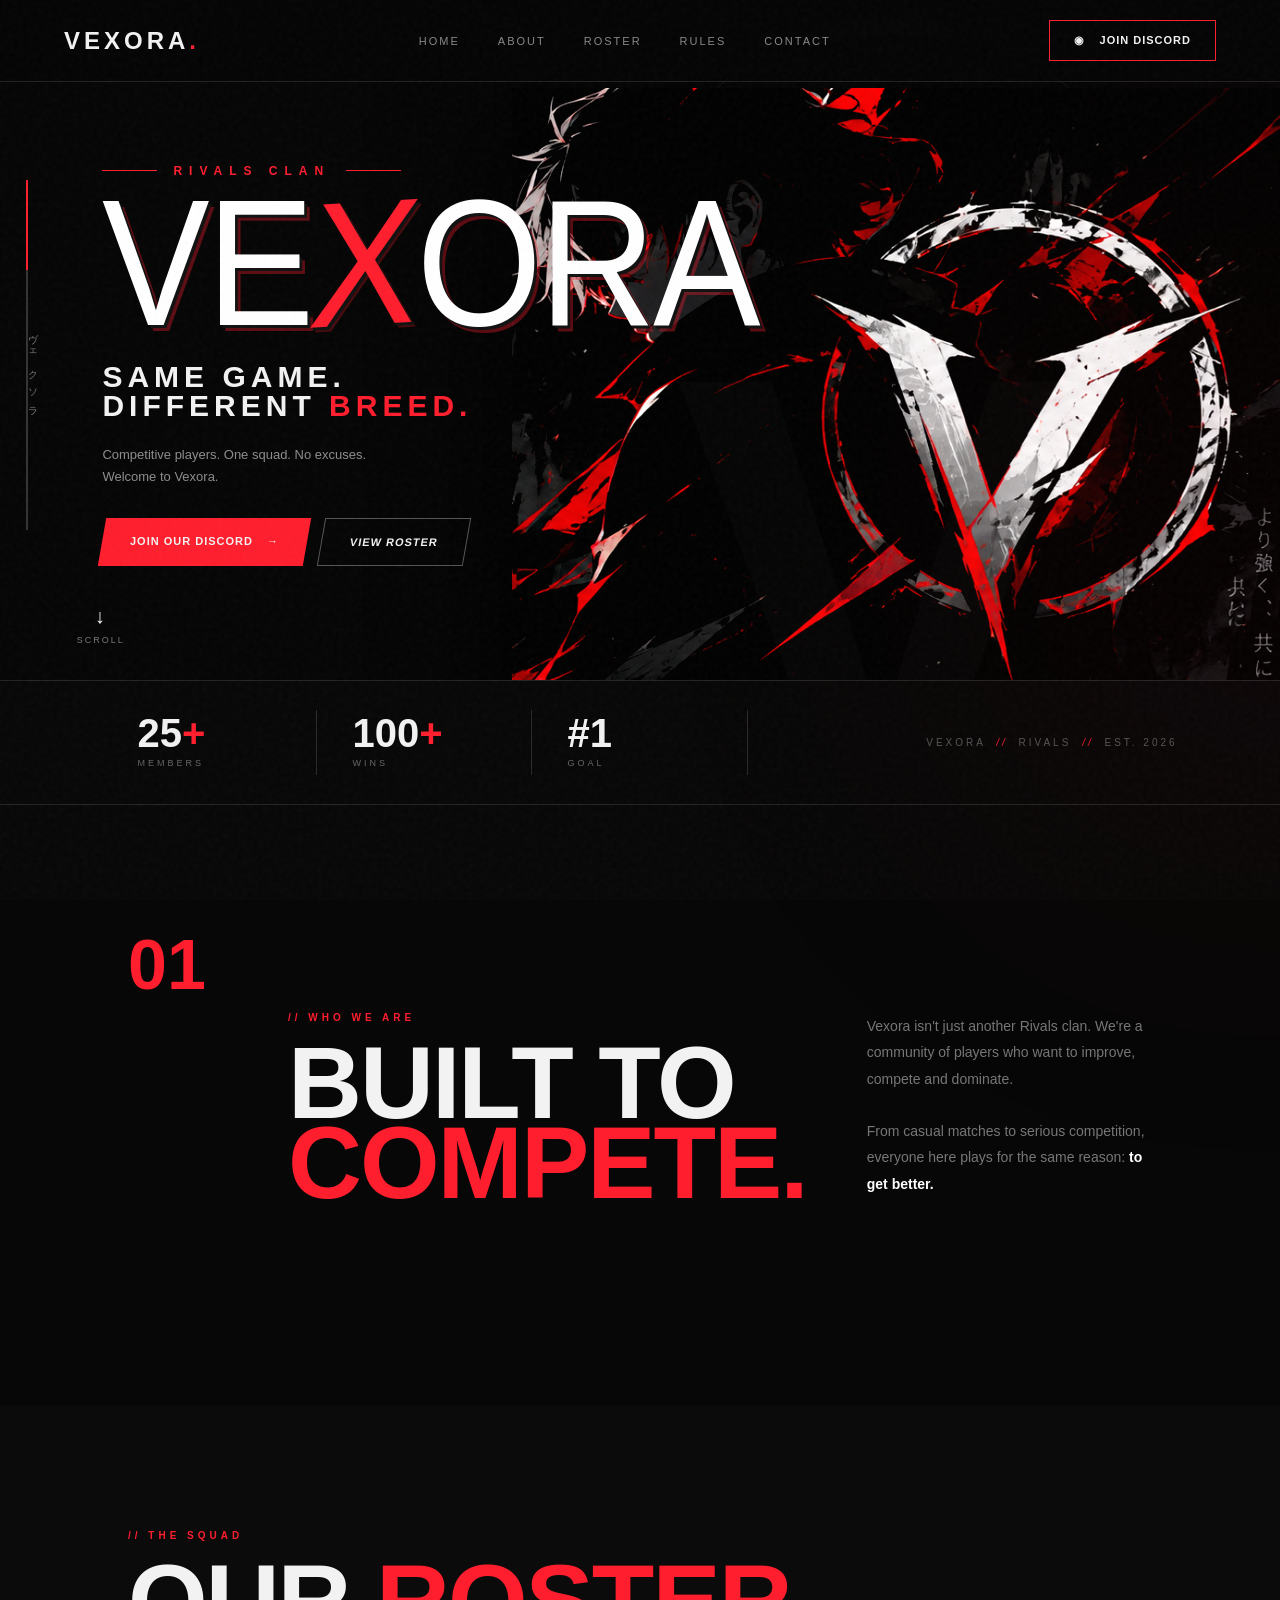
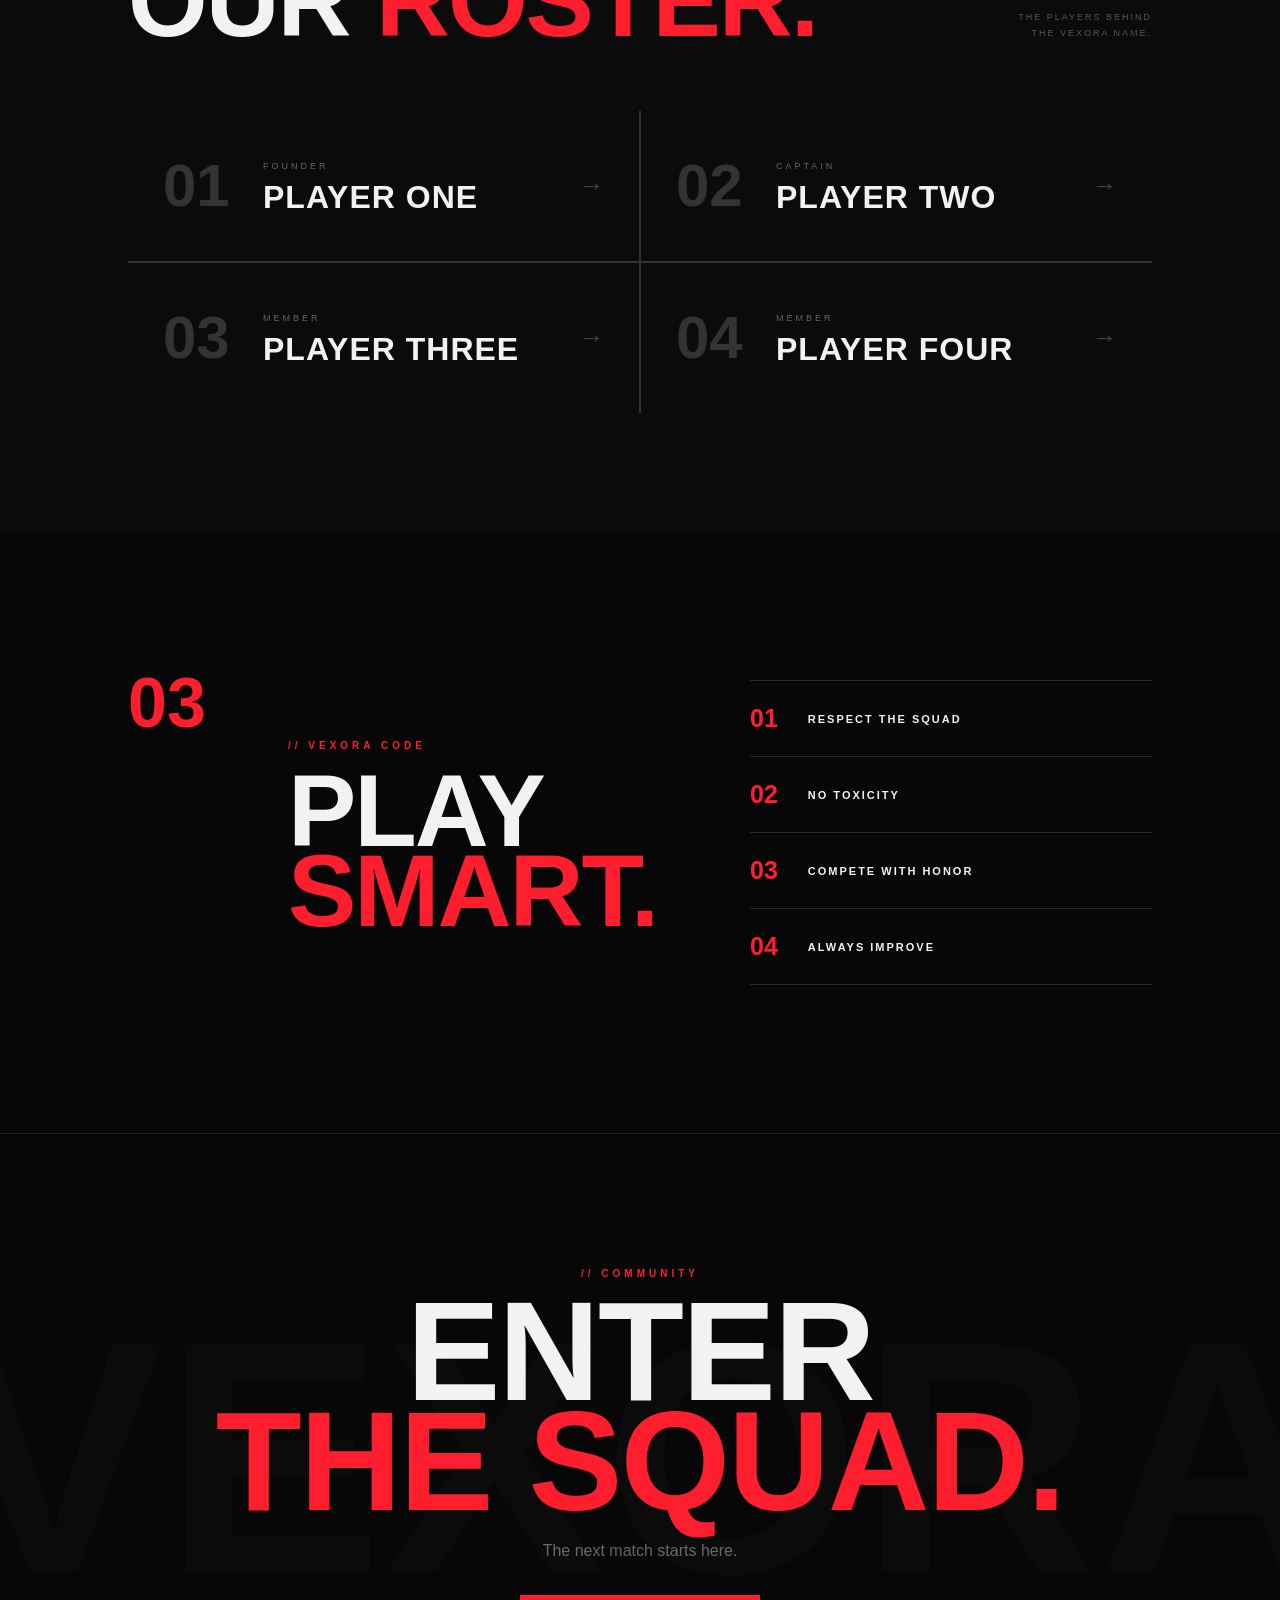
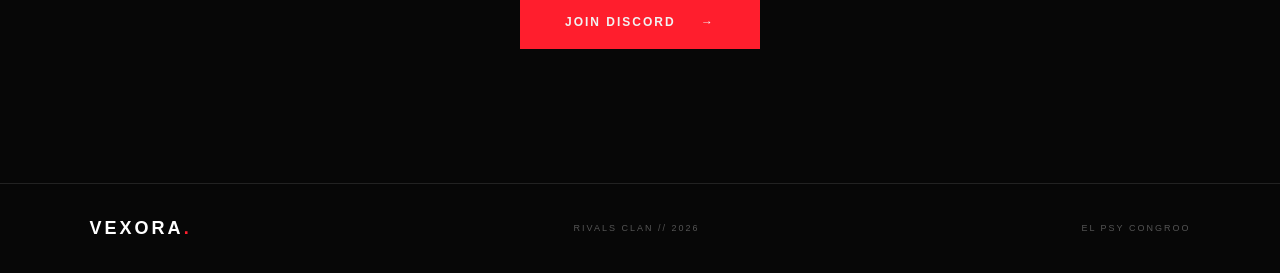
==== index.html @ 2a150452 "Rename vexora.html to index.html" ====
<!DOCTYPE html>
<html lang="en">

<head>
    <meta charset="UTF-8">
    <meta name="viewport" content="width=device-width, initial-scale=1.0">

    <title>VEXORA // RIVALS</title>

    <link rel="preconnect" href="https://fonts.googleapis.com">
    <link rel="preconnect" href="https://fonts.gstatic.com" crossorigin>

    <link
        href="@import url('https://fonts.googleapis.com/css2?family=Anton&family=Inter:wght@400;500;600;700;800&display=swap');"
        rel="stylesheet">

    <link rel="stylesheet" href="vexora.css">
</head>

<body>

    <!-- BACKGROUND EFFECTS -->

    <div class="noise"></div>
    <div class="red-glow"></div>

    <!-- NAVBAR -->

    <header class="navbar">

        <a href="#" class="brand">
            VEXORA<span>.</span>
        </a>

        <nav>
            <a href="#home" class="active">HOME</a>
            <a href="#about">ABOUT</a>
            <a href="#roster">ROSTER</a>
            <a href="#rules">RULES</a>
            <a href="#contact">CONTACT</a>
        </nav>

        <a href="YOUR_DISCORD_INVITE" class="discord-top">
            <span>◉</span>
            JOIN DISCORD
        </a>

    </header>


    <!-- HERO -->

    <main id="home">

        <section class="hero">

            <!-- LEFT DECORATION -->

            <div class="side-text">
                ヴェクソラ
            </div>

            <div class="hero-lines">
                <span></span>
                <span></span>
            </div>


            <!-- MAIN CONTENT -->

            <div class="hero-content">

                <div class="eyebrow">
                    <span></span>
                    RIVALS CLAN
                    <span></span>
                </div>

                <h1 class="glitch">
    VE<span>X</span>ORA
</h1>

                <div class="slogan">
                    SAME GAME.
                    <br>
                    DIFFERENT <strong>BREED.</strong>
                </div>

                <p class="hero-description">
                    Competitive players. One squad.
                    No excuses.
                    <br>
                    Welcome to Vexora.
                </p>

                <div class="hero-buttons">

                    <a href="YOUR_DISCORD_INVITE" class="primary-btn">
                        <span>JOIN OUR DISCORD</span>
                        <b>→</b>
                    </a>

                    <a href="#roster" class="secondary-btn">
                        VIEW ROSTER
                    </a>

                </div>

            </div>


            <!-- ANIME CHARACTER -->

            <div class="character">

                <div class="character-ring"></div>

                <img src="anime.png" alt="Vexora artwork">

                <div class="character-shadow"></div>

            </div>


            <!-- GIANT V -->

            <div class="giant-v">
                V
            </div>


            <!-- SCROLL -->

            <div class="scroll">

                <span class="arrow">↓</span>

                <span>SCROLL</span>

            </div>

        </section>


        <!-- STATS -->

        <section class="stats">

            <div class="stat">

                <strong>25<span>+</span></strong>
                <small>MEMBERS</small>

            </div>

            <div class="stat">

                <strong>100<span>+</span></strong>
                <small>WINS</small>

            </div>

            <div class="stat">

                <strong>#1</strong>
                <small>GOAL</small>

            </div>

            <div class="est">

                VEXORA
                <i>//</i>
                RIVALS
                <i>//</i>
                EST. 2026

            </div>

        </section>


        <!-- ABOUT -->

        <section id="about" class="about">

            <div class="section-number">
                01
            </div>

            <div class="section-heading">

                <span>// WHO WE ARE</span>

                <h2>
                    BUILT TO
                    <br>
                    <em>COMPETE.</em>
                </h2>

            </div>

            <div class="about-text">

                <p>
                    Vexora isn't just another Rivals clan.
                    We're a community of players who want to
                    improve, compete and dominate.
                </p>

                <p>
                    From casual matches to serious competition,
                    everyone here plays for the same reason:
                    <strong>to get better.</strong>
                </p>

            </div>

        </section>


        <!-- ROSTER -->

        <section id="roster" class="roster">

            <div class="roster-header">

                <div>
                    <span>// THE SQUAD</span>

                    <h2>
                        OUR
                        <em>ROSTER.</em>
                    </h2>
                </div>

                <p>
                    THE PLAYERS BEHIND<br>
                    THE VEXORA NAME.
                </p>

            </div>


            <div class="players">

                <article class="player">

                    <div class="player-number">
                        01
                    </div>

                    <div class="player-info">

                        <span>FOUNDER</span>

                        <h3>
                            PLAYER ONE
                        </h3>

                    </div>

                    <div class="player-arrow">
                        →
                    </div>

                </article>


                <article class="player">

                    <div class="player-number">
                        02
                    </div>

                    <div class="player-info">

                        <span>CAPTAIN</span>

                        <h3>
                            PLAYER TWO
                        </h3>

                    </div>

                    <div class="player-arrow">
                        →
                    </div>

                </article>


                <article class="player">

                    <div class="player-number">
                        03
                    </div>

                    <div class="player-info">

                        <span>MEMBER</span>

                        <h3>
                            PLAYER THREE
                        </h3>

                    </div>

                    <div class="player-arrow">
                        →
                    </div>

                </article>


                <article class="player">

                    <div class="player-number">
                        04
                    </div>

                    <div class="player-info">

                        <span>MEMBER</span>

                        <h3>
                            PLAYER FOUR
                        </h3>

                    </div>

                    <div class="player-arrow">
                        →
                    </div>

                </article>

            </div>

        </section>


        <!-- RULES -->

        <section id="rules" class="rules">

            <div class="section-number">
                03
            </div>

            <div>

                <span>// VEXORA CODE</span>

                <h2>
                    PLAY
                    <br>
                    <em>SMART.</em>
                </h2>

            </div>

            <div class="rule-list">

                <div>
                    <b>01</b>
                    <span>RESPECT THE SQUAD</span>
                </div>

                <div>
                    <b>02</b>
                    <span>NO TOXICITY</span>
                </div>

                <div>
                    <b>03</b>
                    <span>COMPETE WITH HONOR</span>
                </div>

                <div>
                    <b>04</b>
                    <span>ALWAYS IMPROVE</span>
                </div>

            </div>

        </section>


        <!-- DISCORD -->

        <section id="contact" class="discord">

            <div class="discord-bg">
                VEXORA
            </div>

            <span>// COMMUNITY</span>

            <h2>
                ENTER
                <br>
                <em>THE SQUAD.</em>
            </h2>

            <p>
                The next match starts here.
            </p>

            <a href="YOUR_DISCORD_INVITE" class="discord-big">
                <span>JOIN DISCORD</span>
                <b>→</b>
            </a>

        </section>

    </main>


    <!-- FOOTER -->

    <footer>

        <div class="footer-logo">
            VEXORA<span>.</span>
        </div>

        <div>
            RIVALS CLAN // 2026
        </div>

        <div>
            EL PSY CONGROO
        </div>

    </footer>


    <script src="script.js"></script>

</body>

</html>
---- vexora.css ----
* {
    margin: 0;
    padding: 0;
    box-sizing: border-box;
}

:root {
    --red: #ff1e2d;
    --white: #f2f2f2;
    --gray: #8a8a8a;
    --dark: #070707;
    --panel: #0c0c0c;
    --border: #242424;
}

html {
    scroll-behavior: smooth;
}

body {
    background: var(--dark);
    color: var(--white);
    font-family: "Inter", sans-serif;
    overflow-x: hidden;
}

a {
    color: inherit;
    text-decoration: none;
}


/* =================================
   GLOBAL
================================= */

.noise {
    position: fixed;
    inset: 0;

    pointer-events: none;

    opacity: .035;

    z-index: 100;

    background-image:
        url("data:image/svg+xml,%3Csvg viewBox='0 0 200 200' xmlns='http://www.w3.org/2000/svg'%3E%3Cfilter id='n'%3E%3CfeTurbulence type='fractalNoise' baseFrequency='.9' numOctaves='4' stitchTiles='stitch'/%3E%3C/filter%3E%3Crect width='100%25' height='100%25' filter='url(%23n)'/%3E%3C/svg%3E");
}

.red-glow {
    position: fixed;

    width: 500px;
    height: 500px;

    background: var(--red);

    filter: blur(220px);

    opacity: .06;

    right: -250px;
    top: 300px;

    pointer-events: none;
}


/* =================================
   NAVBAR
================================= */

.navbar {
    position: fixed;

    width: 100%;
    height: 82px;

    top: 0;
    left: 0;

    z-index: 50;

    display: flex;
    align-items: center;
    justify-content: space-between;

    padding: 0 5%;

    background: rgba(5, 5, 5, .82);

    backdrop-filter: blur(12px);

    border-bottom: 1px solid #222;
}

.brand {
    font-size: 24px;
    font-weight: 900;
    letter-spacing: 4px;
}

.brand span,
.footer-logo span {
    color: var(--red);
}

.navbar nav {
    display: flex;
    gap: 38px;
}

.navbar nav a {
    font-size: 11px;
    letter-spacing: 2px;
    color: #888;

    transition: .3s;
}

.navbar nav a:hover,
.navbar nav .active {
    color: white;
}

.navbar nav .active {
    position: relative;
}

.navbar nav .active::after {
    content: "";

    position: absolute;

    width: 100%;
    height: 2px;

    background: var(--red);

    left: 0;
    bottom: -13px;
}

.discord-top {
    border: 1px solid var(--red);

    padding: 13px 24px;

    font-size: 11px;
    font-weight: 800;
    letter-spacing: 1px;

    transition: .3s;
}

.discord-top span {
    margin-right: 10px;
}

.discord-top:hover {
    background: var(--red);
}


/* =================================
   HERO
================================= */

.hero {
    min-height: 680px;

    position: relative;

    overflow: hidden;

    display: flex;
    align-items: center;

    padding: 130px 8% 80px;
}

.hero::before {
    content: "";

    position: absolute;

    inset: 0;

    background:
        linear-gradient(
            90deg,
            #050505 0%,
            #050505 38%,
            rgba(5,5,5,.7) 58%,
            rgba(5,5,5,.1) 100%
        );

    z-index: -2;
}


/* anime */

.character {
    position: absolute;

    right: -2%;
    bottom: -60px;

    width: 62%;
    height: 780px;

    z-index: -1;

    display: flex;
    justify-content: center;
    align-items: flex-end;
}

.character img {
    height: 100%;
    width: 100%;

    object-fit: contain;
    object-position: center bottom;

    filter:
        contrast(1.15)
        drop-shadow(-30px 20px 50px rgba(0,0,0,.8));
}

.character-shadow {
    position: absolute;

    bottom: 0;

    width: 90%;
    height: 150px;

    background: #050505;

    filter: blur(30px);

    z-index: -1;
}


/* ring */

.character-ring {
    position: absolute;

    width: 540px;
    height: 540px;

    border: 1px solid rgba(255,255,255,.1);

    border-radius: 50%;

    right: 18%;
    top: 8%;
}


/* hero content */

.hero-content {
    position: relative;

    z-index: 5;

    max-width: 760px;
}

.eyebrow {
    display: flex;
    align-items: center;
    gap: 16px;

    color: var(--red);

    font-size: 12px;

    letter-spacing: 7px;
    font-weight: 700;

    margin-bottom: 14px;
}

.eyebrow span {
    width: 55px;
    height: 1px;

    background: var(--red);
}

.hero h1 {
    font-family: "Anton", sans-serif;

    font-size: clamp(100px, 14vw, 205px);

    line-height: .8;

    letter-spacing: -3px;

    font-weight: 400;

    color: white;

    position: relative;

    transform: scaleX(0.9);

    transform-origin: left;

    text-shadow:
        3px 3px 0 #111,
        6px 6px 0 rgba(255, 30, 45, 0.35);
}

.hero h1 span {
    color: #ff1e2d;

    display: inline-block;

    transform: skew(-8deg) rotate(-3deg);

    text-shadow:
        3px 3px 0 #111,
        5px 5px 0 rgba(255, 30, 45, .25);
}



.slogan {
    margin-top: 28px;

    font-family: "Barlow Condensed", sans-serif;

    font-size: 30px;

    line-height: .95;

    letter-spacing: 5px;

    font-weight: 600;
}

.slogan strong {
    color: var(--red);
}

.hero-description {
    color: #8d8d8d;

    max-width: 450px;

    line-height: 1.7;

    font-size: 13px;

    margin-top: 24px;
}

.hero-buttons {
    display: flex;

    gap: 14px;

    margin-top: 30px;
}

.primary-btn,
.secondary-btn {
    padding: 17px 28px;

    font-size: 11px;

    font-weight: 800;

    letter-spacing: 1px;

    transform: skew(-10deg);

    transition: .3s;
}

.primary-btn {
    background: var(--red);

    min-width: 205px;

    display: flex;

    justify-content: space-between;
}

.primary-btn span,
.primary-btn b {
    transform: skew(10deg);
}

.primary-btn:hover {
    background: white;
    color: black;
    transform: skew(-10deg) translateY(-4px);
}

.secondary-btn {
    border: 1px solid #555;
}

.secondary-btn:hover {
    border-color: white;

    background: rgba(255,255,255,.06);
}


/* giant V */

.giant-v {
    position: absolute;

    right: 15%;
    bottom: -130px;

    font-family: "Barlow Condensed", sans-serif;

    font-size: 620px;

    font-weight: 900;

    color: rgba(255,255,255,.018);

    line-height: .7;

    pointer-events: none;
}


/* side */

.side-text {
    position: absolute;

    left: 25px;
    top: 48%;

    writing-mode: vertical-rl;

    color: #777;

    font-size: 10px;

    letter-spacing: 7px;
}

.hero-lines {
    position: absolute;

    left: 26px;
    top: 180px;

    width: 2px;
    height: 350px;

    background: #333;
}

.hero-lines span:first-child {
    position: absolute;

    width: 2px;
    height: 90px;

    background: var(--red);

    top: 0;
}


/* scroll */

.scroll {
    position: absolute;

    left: 6%;

    bottom: 35px;

    display: flex;

    flex-direction: column;

    align-items: center;

    gap: 7px;

    color: #777;

    font-size: 9px;

    letter-spacing: 2px;
}

.scroll .arrow {
    color: white;

    font-size: 20px;

    animation: scrollArrow 1.5s infinite;
}

@keyframes scrollArrow {

    0%,100% {
        transform: translateY(0);
    }

    50% {
        transform: translateY(7px);
    }

}


/* =================================
   STATS
================================= */

.stats {
    min-height: 125px;

    border-top: 1px solid #242424;
    border-bottom: 1px solid #242424;

    display: grid;

    grid-template-columns: 1fr 1fr 1fr 2fr;

    align-items: center;

    padding: 0 8%;
}

.stat {
    height: 65px;

    border-right: 1px solid #292929;

    display: flex;

    flex-direction: column;

    justify-content: center;

    padding-left: 35px;
}

.stat strong {
    font-family: "Barlow Condensed", sans-serif;

    font-size: 40px;

    line-height: .8;
}

.stat strong span {
    color: var(--red);
}

.stat small {
    color: #666;

    margin-top: 9px;

    font-size: 9px;

    letter-spacing: 3px;
}

.est {
    text-align: right;

    color: #555;

    font-size: 10px;

    letter-spacing: 3px;
}

.est i {
    color: var(--red);

    margin: 0 5px;
}


/* =================================
   ABOUT
================================= */

.about {
    min-height: 600px;

    display: grid;

    grid-template-columns: 100px 1fr 1fr;

    align-items: center;

    gap: 60px;

    padding: 120px 10%;
}

.section-number {
    align-self: start;

    color: var(--red);

    font-family: "Barlow Condensed", sans-serif;

    font-size: 70px;

    font-weight: 900;
}

.section-heading > span,
.rules > div > span,
.roster-header span,
.discord > span {
    color: var(--red);

    font-size: 10px;

    letter-spacing: 4px;

    font-weight: 800;
}

.section-heading h2,
.rules h2,
.roster h2,
.discord h2 {
    font-family: "Barlow Condensed", sans-serif;

    font-size: clamp(70px, 8vw, 120px);

    line-height: .78;

    letter-spacing: -2px;

    margin-top: 18px;
}

em {
    color: var(--red);

    font-style: normal;
}

.about-text {
    max-width: 480px;

    color: #777;

    font-size: 14px;

    line-height: 1.9;
}

.about-text p + p {
    margin-top: 25px;
}

.about-text strong {
    color: white;
}


/* =================================
   ROSTER
================================= */

.roster {
    background: #0b0b0b;

    padding: 120px 10%;
}

.roster-header {
    display: flex;

    justify-content: space-between;

    align-items: flex-end;
}

.roster-header p {
    color: #555;

    font-size: 9px;

    letter-spacing: 2px;

    line-height: 1.8;

    text-align: right;
}

.players {
    margin-top: 70px;

    display: grid;

    grid-template-columns: 1fr 1fr;

    gap: 2px;

    background: #333;
}

.player {
    background: #0b0b0b;

    min-height: 150px;

    display: flex;

    align-items: center;

    padding: 35px;

    position: relative;

    overflow: hidden;

    transition: .35s;
}

.player::before {
    content: "";

    position: absolute;

    left: 0;
    top: 0;

    width: 3px;
    height: 100%;

    background: var(--red);

    transform: scaleY(0);

    transition: .3s;
}

.player:hover::before {
    transform: scaleY(1);
}

.player:hover {
    background: #111;
}

.player-number {
    color: #333;

    font-family: "Barlow Condensed", sans-serif;

    font-size: 60px;

    font-weight: 900;

    width: 100px;
}

.player-info span {
    color: #666;

    font-size: 9px;

    letter-spacing: 3px;
}

.player-info h3 {
    font-family: "Barlow Condensed", sans-serif;

    font-size: 32px;

    margin-top: 6px;

    letter-spacing: 1px;
}

.player-arrow {
    margin-left: auto;

    font-size: 25px;

    color: #444;

    transition: .3s;
}

.player:hover .player-arrow {
    color: var(--red);

    transform: translateX(7px);
}


/* =================================
   RULES
================================= */

.rules {
    min-height: 600px;

    padding: 130px 10%;

    display: grid;

    grid-template-columns: 100px 1fr 1fr;

    gap: 60px;

    align-items: center;
}

.rule-list {
    border-top: 1px solid #292929;
}

.rule-list div {
    padding: 23px 0;

    border-bottom: 1px solid #292929;

    display: flex;

    align-items: center;

    gap: 30px;
}

.rule-list b {
    color: var(--red);

    font-family: "Barlow Condensed", sans-serif;

    font-size: 25px;
}

.rule-list span {
    font-size: 11px;

    letter-spacing: 2px;

    font-weight: 700;
}


/* =================================
   DISCORD
================================= */

.discord {
    min-height: 650px;

    display: flex;

    flex-direction: column;

    align-items: center;

    justify-content: center;

    text-align: center;

    position: relative;

    overflow: hidden;

    border-top: 1px solid #222;
}

.discord-bg {
    position: absolute;

    font-family: "Barlow Condensed", sans-serif;

    font-size: 330px;

    font-weight: 900;

    color: rgba(255,255,255,.018);

    white-space: nowrap;

    pointer-events: none;
}

.discord h2 {
    font-size: clamp(80px, 11vw, 150px);

    position: relative;
}

.discord p {
    color: #666;

    margin: 25px 0 35px;
}

.discord-big {
    background: var(--red);

    padding: 20px 45px;

    min-width: 240px;

    display: flex;

    justify-content: space-between;

    font-size: 12px;

    font-weight: 900;

    letter-spacing: 2px;

    transition: .3s;
}

.discord-big:hover {
    background: white;

    color: black;

    transform: translateY(-5px);
}


/* =================================
   FOOTER
================================= */

footer {
    min-height: 90px;

    border-top: 1px solid #222;

    padding: 0 7%;

    display: flex;

    align-items: center;

    justify-content: space-between;

    color: #555;

    font-size: 9px;

    letter-spacing: 2px;
}

.footer-logo {
    color: white;

    font-size: 18px;

    font-weight: 900;

    letter-spacing: 3px;
}


/* =================================
   MOBILE
================================= */

@media (max-width: 850px) {

    .navbar nav {
        display: none;
    }

    .navbar {
        padding: 0 6%;
    }

    .discord-top {
        padding: 11px 14px;
    }

    .hero {
        min-height: 850px;

        padding: 150px 8% 100px;

        align-items: flex-start;
    }

    .character {
        width: 100%;

        right: -20%;

        opacity: .5;
    }

    .character-ring {
        right: 10%;
    }

    .hero h1 {
        font-size: 110px;
    }

    .side-text,
    .hero-lines {
        display: none;
    }

    .stats {
        grid-template-columns: 1fr 1fr;

        padding: 30px;
    }

    .stat {
        border-right: none;

        padding-left: 15px;

        margin: 10px 0;
    }

    .est {
        grid-column: span 2;

        text-align: center;

        margin-top: 20px;
    }

    .about,
    .rules {
        grid-template-columns: 1fr;

        padding: 100px 8%;

        gap: 30px;
    }

    .section-number {
        font-size: 40px;
    }

    .players {
        grid-template-columns: 1fr;
    }

    .roster {
        padding: 100px 8%;
    }

    .roster-header {
        flex-direction: column;

        align-items: flex-start;

        gap: 20px;
    }

    .roster-header p {
        text-align: left;
    }

    footer {
        flex-direction: column;

        justify-content: center;

        gap: 15px;

        padding: 30px;
    }

}

@media (max-width: 500px) {

    .hero h1 {
        font-size: 82px;

        letter-spacing: -3px;
    }

    .slogan {
        font-size: 23px;
    }

    .hero-buttons {
        flex-direction: column;

        align-items: flex-start;
    }

    .primary-btn,
    .secondary-btn {
        width: 210px;
    }
/* SCROLL REVEALS */

.reveal {
    opacity: 0;

    transform: translateY(35px);

    transition:
        opacity .8s ease,
        transform .8s ease;
}

.reveal.show {
    opacity: 1;

    transform: translateY(0);
}
}
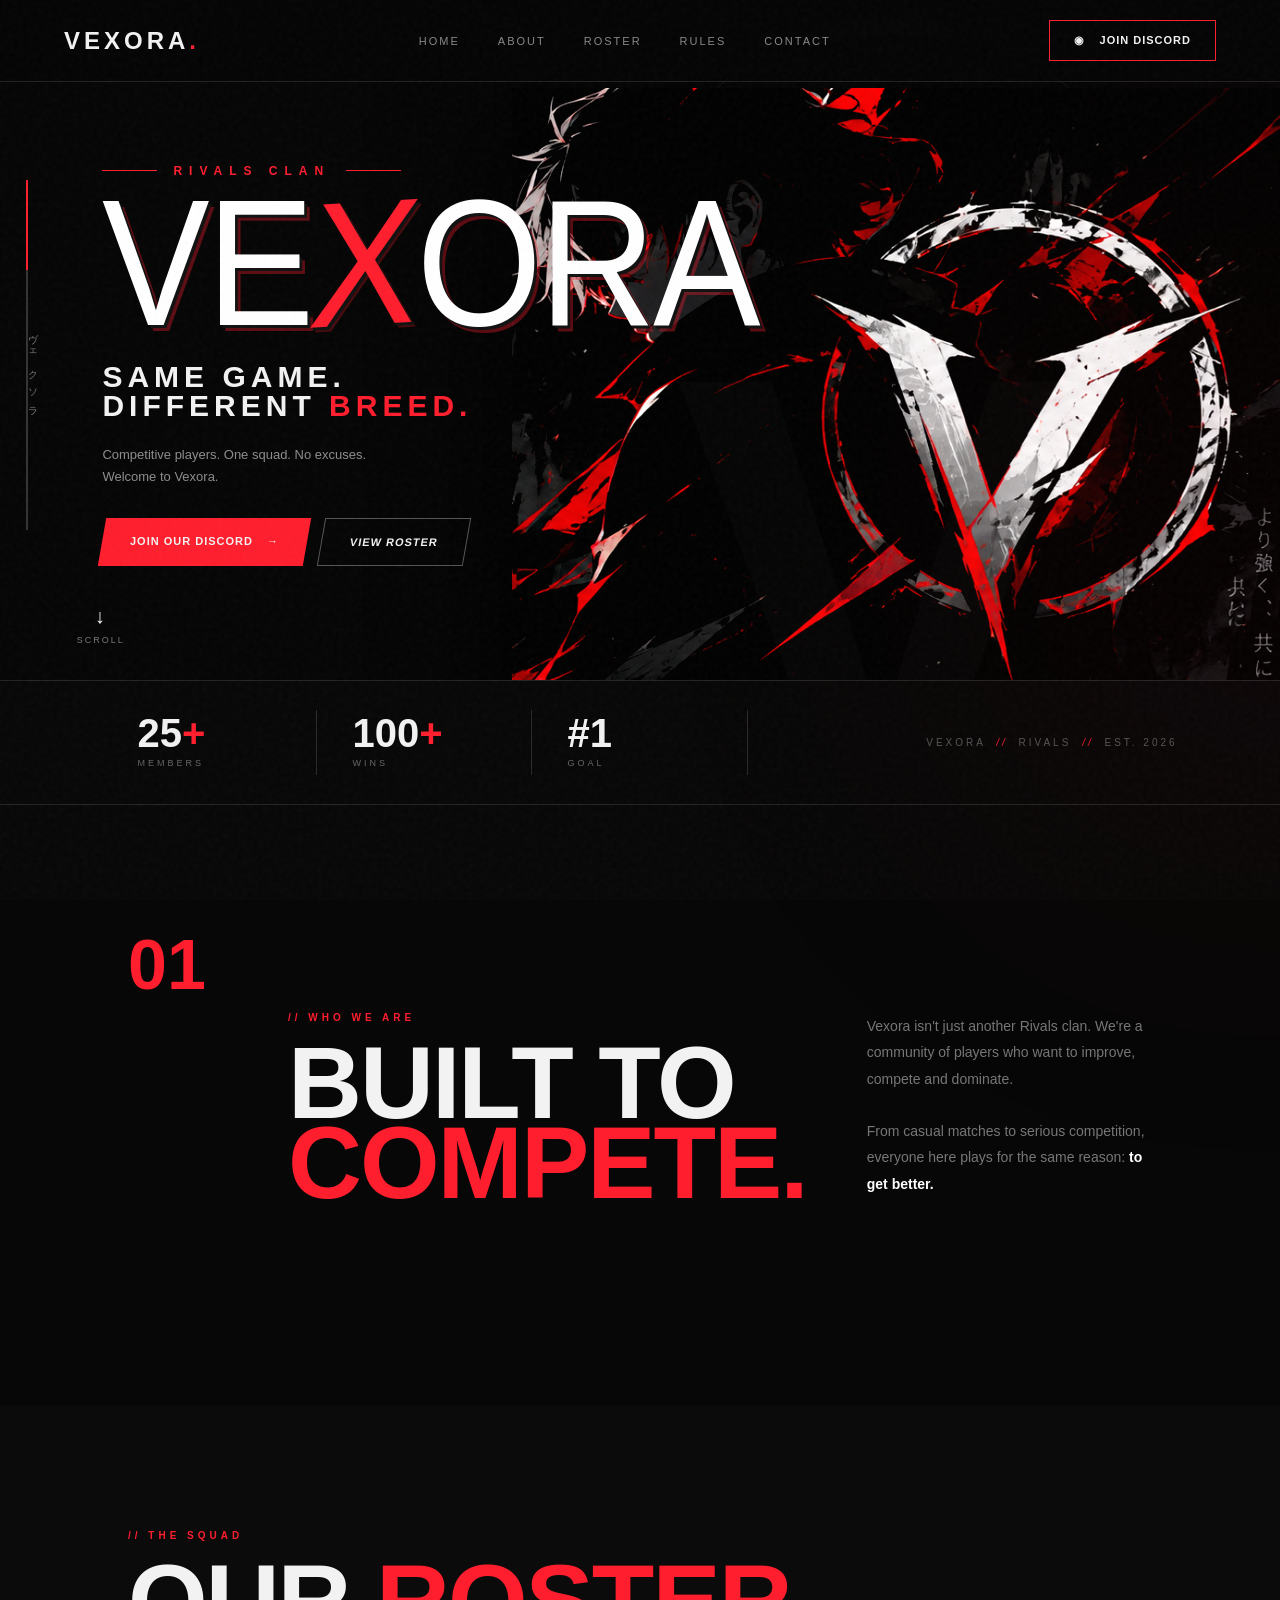
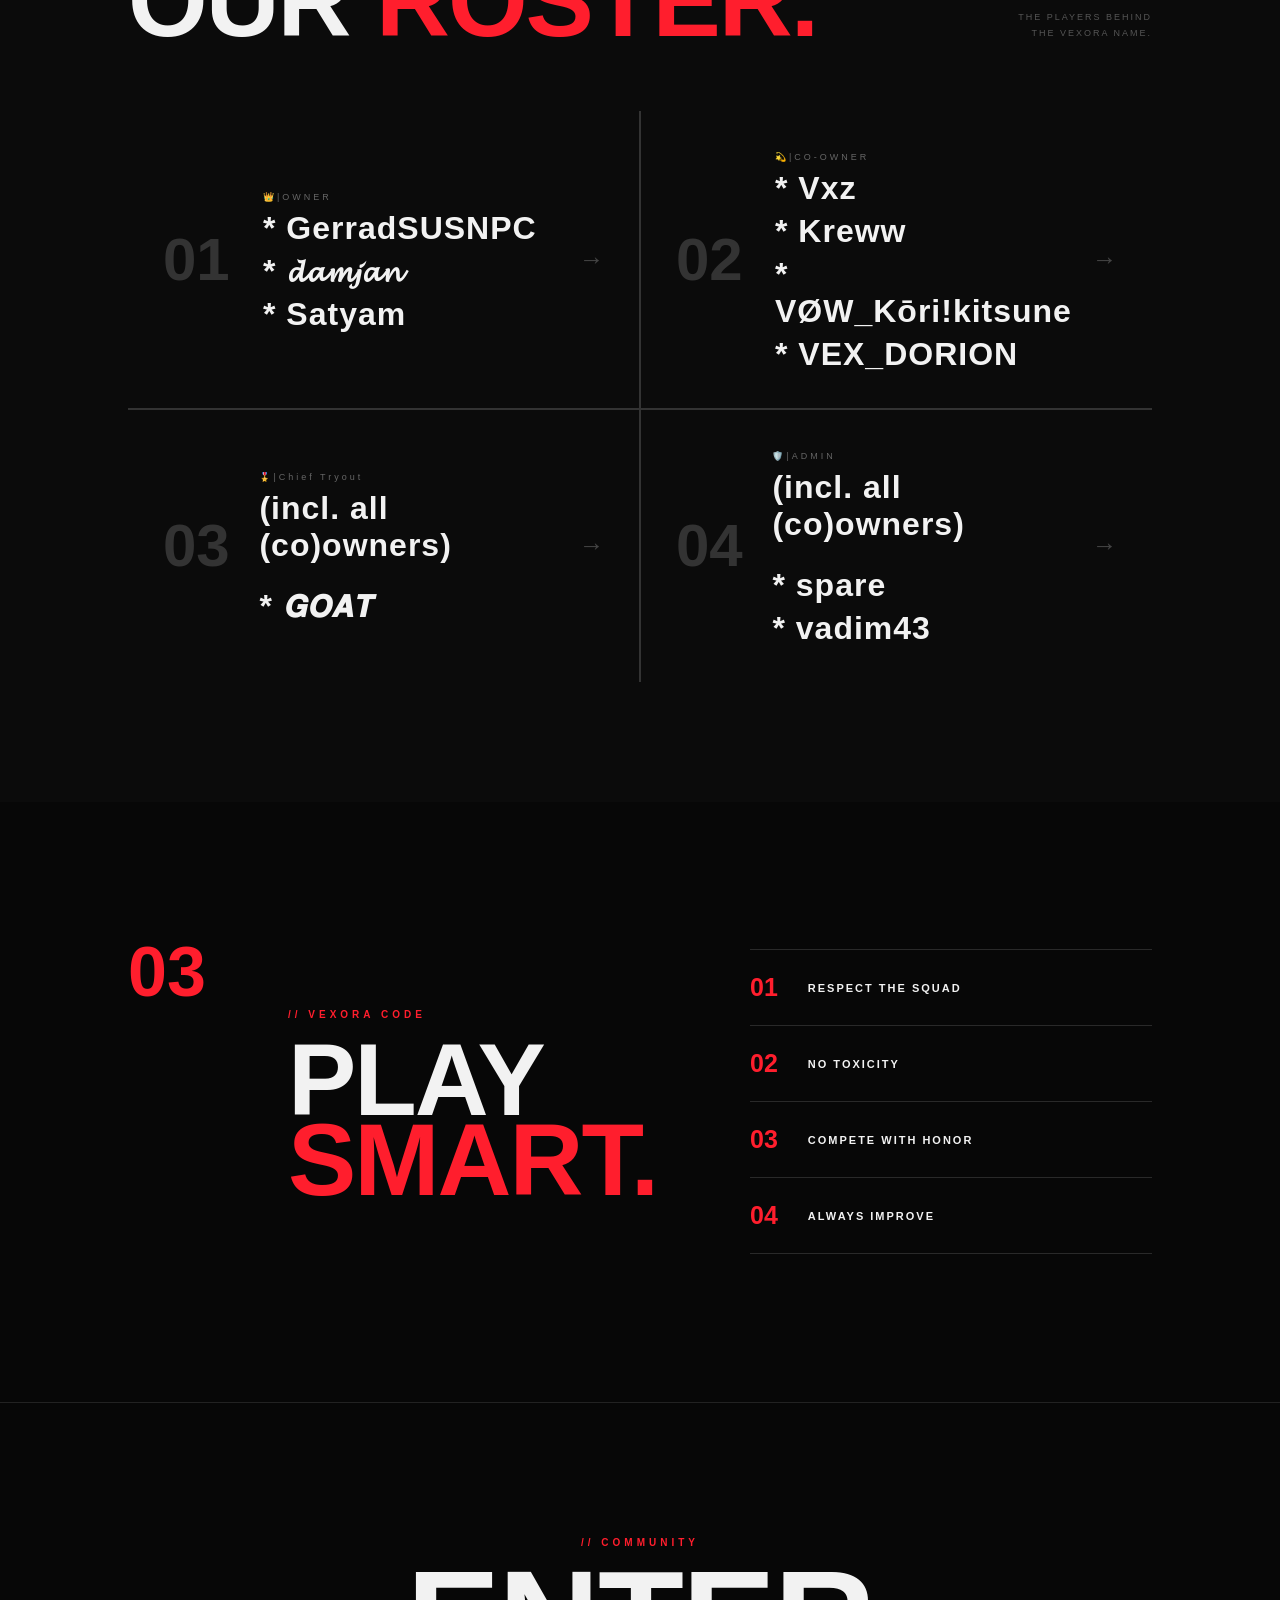
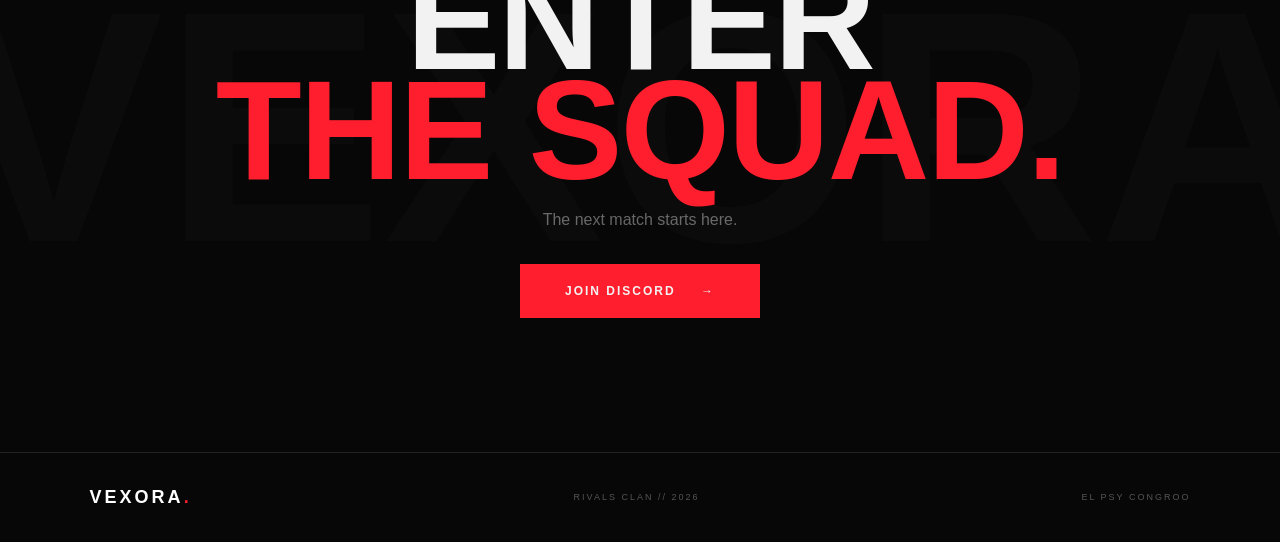
==== commit 70fc1da8: "Update index.html" ====
--- a/index.html
+++ b/index.html
@@ -40,7 +40,7 @@
             <a href="#contact">CONTACT</a>
         </nav>
 
-        <a href="YOUR_DISCORD_INVITE" class="discord-top">
+        <a href="https://discord.gg/nxj7xsfTS" class="discord-top">
             <span>◉</span>
             JOIN DISCORD
         </a>
@@ -95,7 +95,7 @@
 
                 <div class="hero-buttons">
 
-                    <a href="YOUR_DISCORD_INVITE" class="primary-btn">
+                    <a href="https://discord.gg/nxj7xsfTS" class="primary-btn">
                         <span>JOIN OUR DISCORD</span>
                         <b>→</b>
                     </a>
@@ -252,10 +252,16 @@
 
                     <div class="player-info">
 
-                        <span>FOUNDER</span>
-
-                        <h3>
-                            PLAYER ONE
+                        <span>👑|OWNER</span>
+
+                        <h3>
+                            * GerradSUSNPC
+                        </h3>
+                        <h3>
+                            * 𝓭𝓪𝓶𝓳𝓪𝓷
+                        </h3>
+                        <h3>
+                            * Satyam
                         </h3>
 
                     </div>
@@ -275,11 +281,21 @@
 
                     <div class="player-info">
 
-                        <span>CAPTAIN</span>
-
-                        <h3>
-                            PLAYER TWO
-                        </h3>
+                        <span>💫|CO-OWNER</span>
+
+                        <h3>
+                            * Vxz
+                        </h3>
+                        <h3>
+                            * Kreww
+                        </h3>
+                        <h3>
+                            * VØW_Kōri!kitsune
+                        </h3>
+                        <h3>
+                            * VEX_DORION
+                        </h3>
+                        
 
                     </div>
 
@@ -298,11 +314,16 @@
 
                     <div class="player-info">
 
-                        <span>MEMBER</span>
-
-                        <h3>
-                            PLAYER THREE
-                        </h3>
+                        <span>🎖️|Chief Tryout</span>
+
+                        <h3>
+                            (incl. all (co)owners)
+                        </h3>
+                        <br>
+                        <h3>
+                            * 𝙂𝙊𝘼𝙏
+                        </h3>
+                        
 
                     </div>
 
@@ -321,10 +342,17 @@
 
                     <div class="player-info">
 
-                        <span>MEMBER</span>
-
-                        <h3>
-                            PLAYER FOUR
+                        <span>🛡️|ADMIN</span>
+
+                        <h3>
+                            (incl. all (co)owners)
+                        </h3>
+                        <br>
+                        <h3>
+                            * spare
+                        </h3>
+                        <h3>
+                            * vadim43
                         </h3>
 
                     </div>
@@ -335,6 +363,8 @@
 
                 </article>
 
+                
+                
             </div>
 
         </section>
@@ -407,7 +437,7 @@
                 The next match starts here.
             </p>
 
-            <a href="YOUR_DISCORD_INVITE" class="discord-big">
+            <a href="https://discord.gg/nxj7xsfTS" class="discord-big">
                 <span>JOIN DISCORD</span>
                 <b>→</b>
             </a>
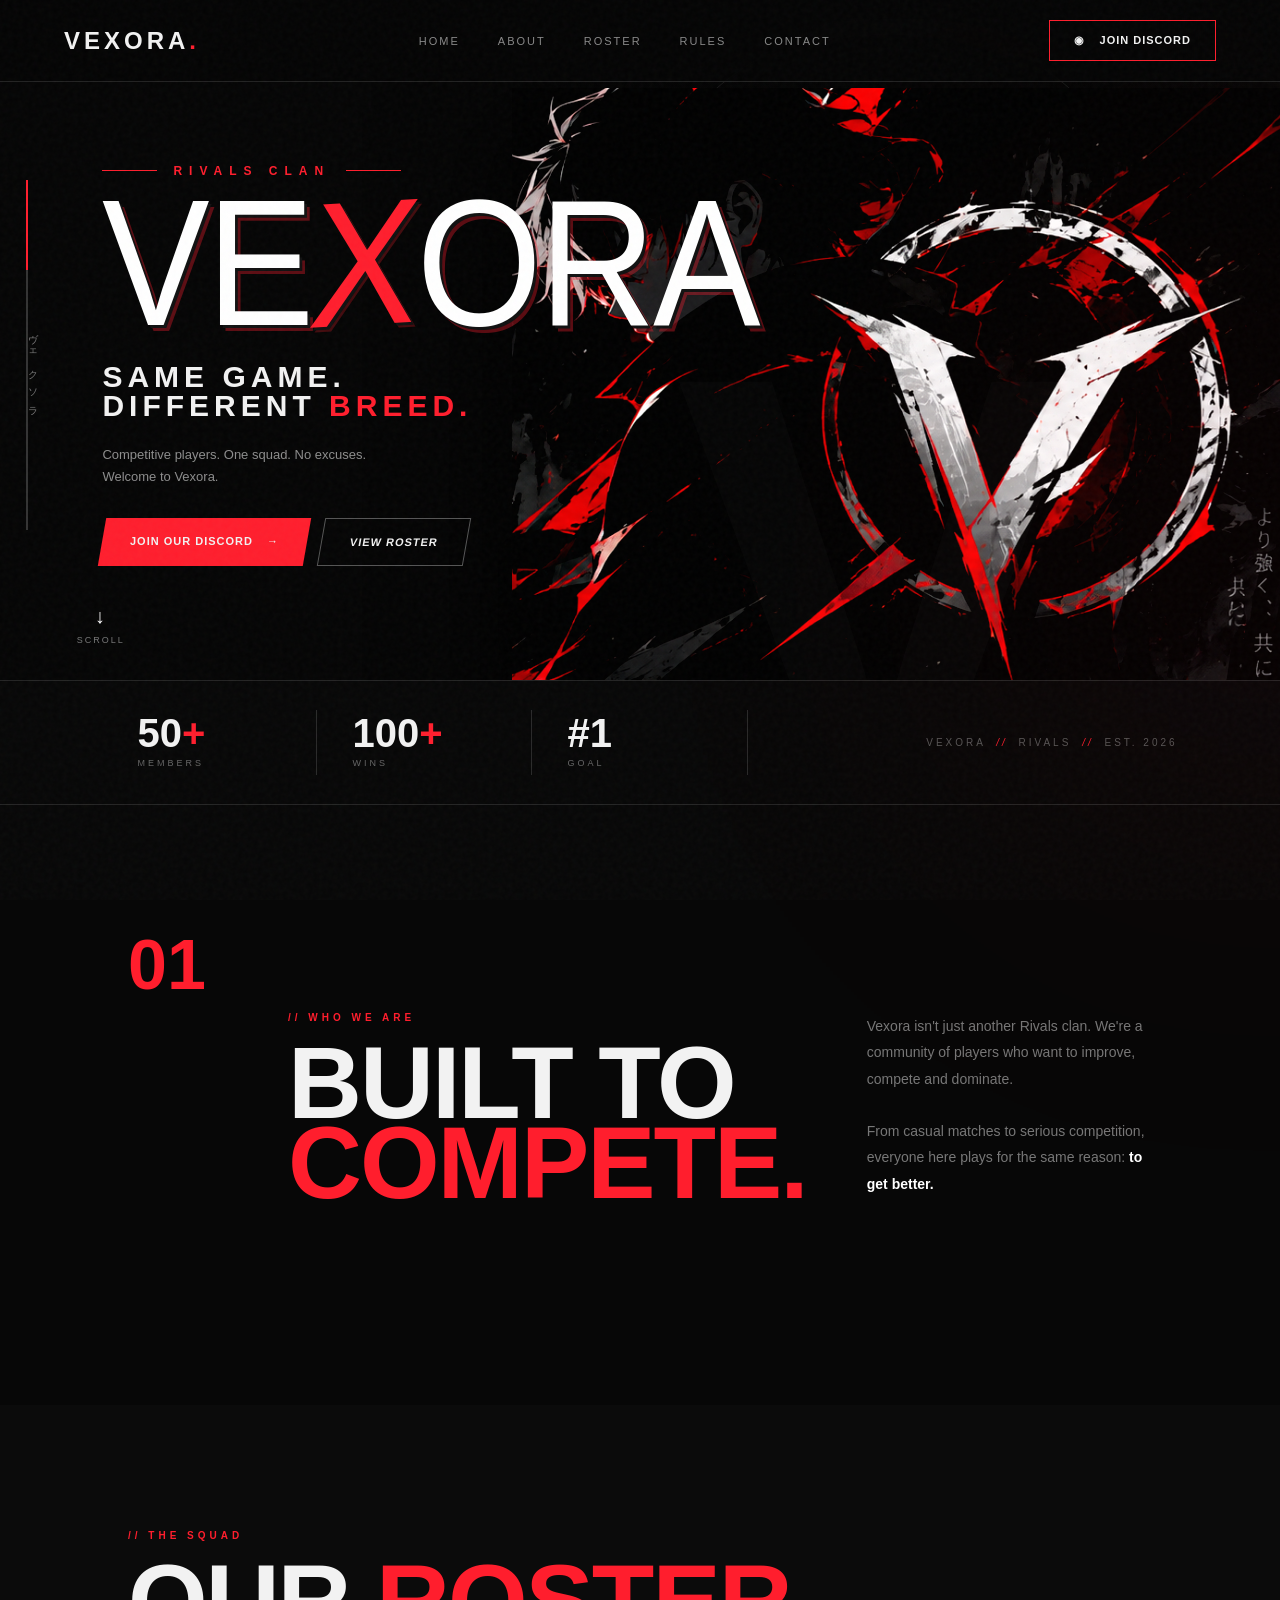
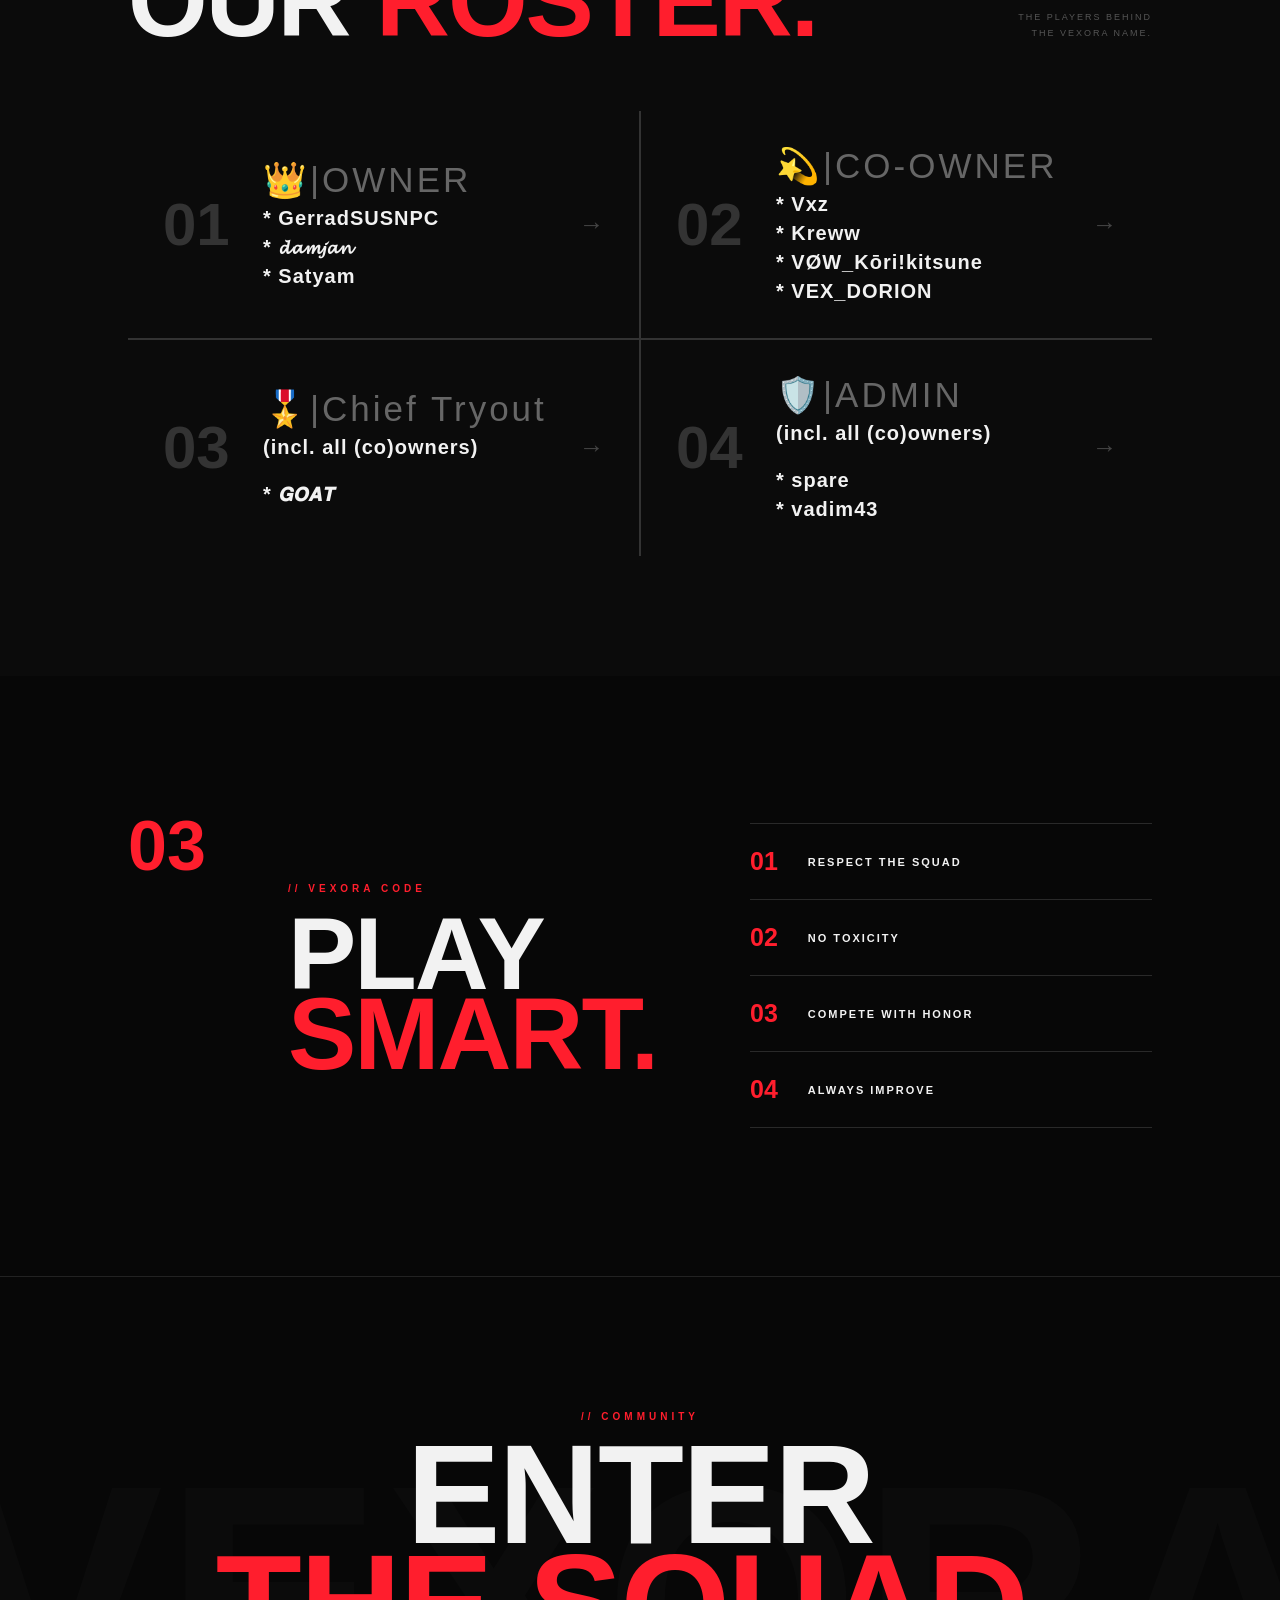
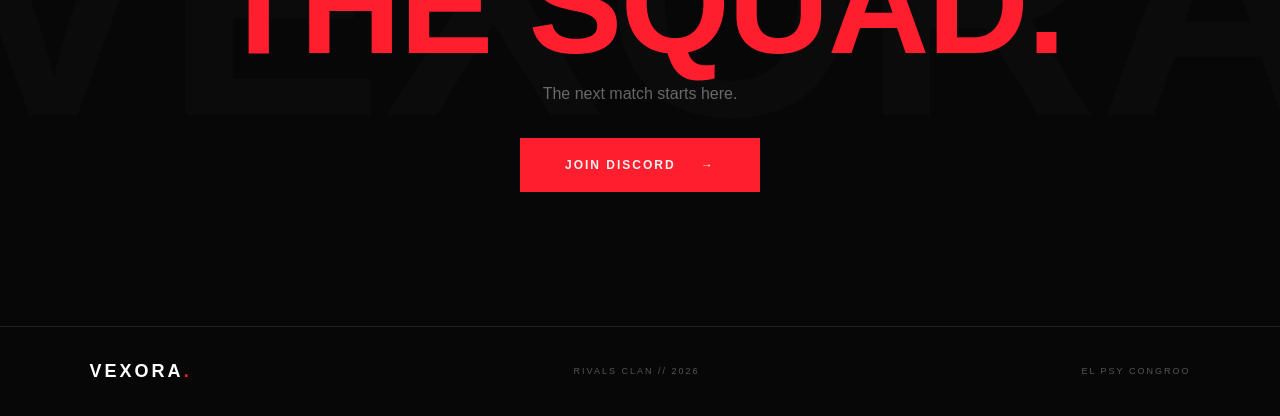
==== commit 33e11d6f: "Update index.html" ====
--- a/index.html
+++ b/index.html
@@ -148,7 +148,7 @@
 
             <div class="stat">
 
-                <strong>25<span>+</span></strong>
+                <strong>50<span>+</span></strong>
                 <small>MEMBERS</small>
 
             </div>
--- a/vexora.css
+++ b/vexora.css
@@ -782,7 +782,7 @@
 .player-info span {
     color: #666;
 
-    font-size: 9px;
+    font-size: 35px;
 
     letter-spacing: 3px;
 }
@@ -790,7 +790,7 @@
 .player-info h3 {
     font-family: "Barlow Condensed", sans-serif;
 
-    font-size: 32px;
+    font-size: 20px;
 
     margin-top: 6px;
 
@@ -1134,4 +1134,4 @@
 
     transform: translateY(0);
 }
-}+}
